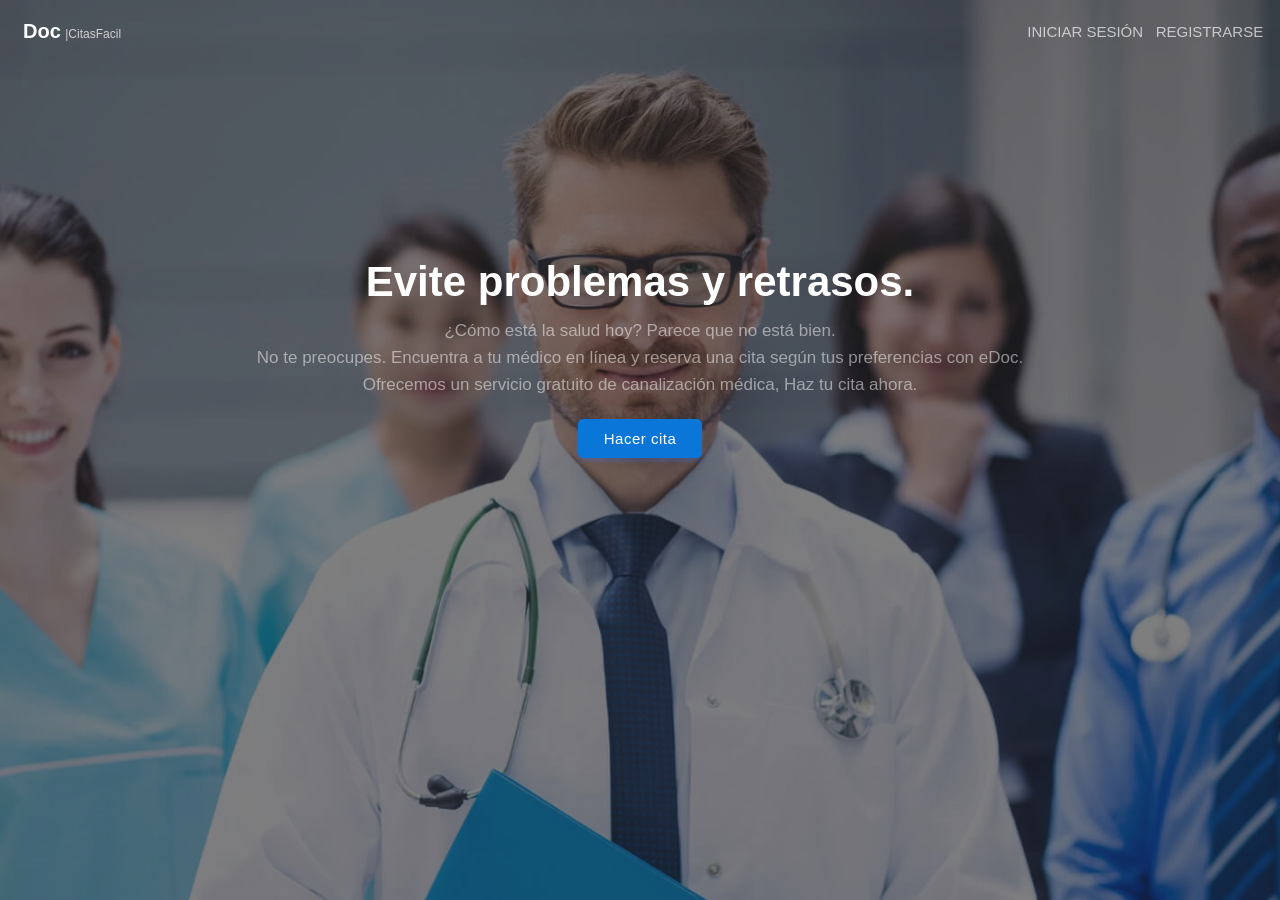
==== index.html @ 7740a7a6 "Estructura inicial, homepg,login" ====
<!DOCTYPE html>
<html lang="es">
<head>
    <meta charset="UTF-8">
    <meta http-equiv="X-UA-Compatible" content="IE=edge">
    <meta name="viewport" content="width=device-width, initial-scale=1.0">
    <link rel="stylesheet" href="css/animations.css">  
    <link rel="stylesheet" href="css/main.css">  
    <link rel="stylesheet" href="css/index.css">
    <title>eDoc</title>
    <style>
        table{
            animation: transitionIn-Y-bottom 0.5s;
        }
    </style>
        
</head>
<body>
    
    <div class="full-height">
        <center>
        <table border="0">
            <tr>
                <td width="80%">
                    <font class="edoc-logo">Doc</font>
                    <font class="edoc-logo-sub">|CitasFacil</font>
                </td>
                <td width="10%">
                   <a href="login.php"  class="non-style-link"><p class="nav-item">INICIAR SESIÓN</p></a>
                </td>
                <td  width="10%">
                    <a href="signup.php" class="non-style-link"><p class="nav-item" style="padding-right: 10px;">REGISTRARSE</p></a>
                </td>
            </tr>
            
            <tr>
                <td  colspan="3">
                    <p class="heading-text">Evite problemas y retrasos.</p>

                </td>
            </tr>
            <tr>
                <td  colspan="3">
                    <p class="sub-text2">¿Cómo está la salud hoy? Parece que no está bien.<br>No te preocupes. Encuentra a tu médico en línea y reserva una cita según tus preferencias con eDoc. <br>
                    Ofrecemos un servicio gratuito de canalización médica, Haz tu cita ahora.</p>
                </td>
            </tr>
            <tr>
                
                <td colspan="3">
                    <center>
                    <a href="login.php" >
                        <input type="button" value="Hacer cita" class="login-btn btn-primary btn" style="padding-left: 25px;padding-right: 25px;padding-top: 10px;padding-bottom: 10px;">
                    </a>
                </center>
                </td>
                
            </tr>
            <tr>
                <td colspan="3">
                   
                </td>
            </tr>
        </table>
    </center>
    
    </div>
</body>
</html>
---- css/animations.css ----
/*These transition are from youtube*/

@keyframes transitionIn-X{
    from {
            opacity: 0;
            transform: translateX(-10px);

    }

    to {
            opacity: 1;
            transform: translateX(0);
    }
}
    


@keyframes transitionIn-Y-over{
    from {
            opacity: 0;
            transform: translateY(-10px);

    }

    to {
            opacity: 1;
            transform: translateY(0);
    }
}
    
@keyframes transitionIn-Y-bottom{
    from {
            opacity: 0;
            transform: translateY(30px);

    }

    to {
            opacity: 1;
            transform: translateY(0);
    }
}
    

/* Transition end */
---- css/main.css ----
@import url('font-inter.css');
:root {
  --primarycolor: #0A76D8;
  --primarycolorhover: #006dd3;
  --btnice:#D8EBFA;
  --btnnicetext:#1b62b3;
}

body{
    margin: 0;
    padding: 0;
    border-spacing: 0;
    font-family: 'Inter', sans-serif;
    
}

*, ::after, ::before{
    box-sizing: border-box;
}


/*------custom-scroll-bar - from w3schools.com------------------*/
/* width */
::-webkit-scrollbar {
    width: 5px;
  }
  
  /* Track */
  ::-webkit-scrollbar-track {
    background: #f1f1f1; 
  }
   
  /* Handle */
  ::-webkit-scrollbar-thumb {
    background: #888; 
    border-radius: 12px;
  }
  
  /* Handle on hover */
  ::-webkit-scrollbar-thumb:hover {
    background: #555; 
  }





.input-text{
    border-radius: 4px;
    border: 0.5px solid rgb(226, 226, 226);
    padding: 10px;
    width: 92%;
    transition: 0.2s;
    outline: none;
}

.input-text{
    border: 1px solid #e9ecef;
    font-size: 14px;
    line-height: 26px;
    background-color: #fff;
    display: block;
    width: 100%;
    padding: .375rem .75rem;
    font-weight: 300;
    line-height: 1.5;
    color: #212529;
    background-color: #fff;
    background-clip: padding-box;
    -webkit-appearance: none;
    -moz-appearance: none;
    appearance: none;
    border-radius: .25rem;
    transition: border-color .15s ease-in-out,box-shadow .15s ease-in-out;
}

.input-text:hover{
    background-color: rgb(250, 250, 250);
    transition: 0.2s;
    outline: none;
}

.input-text:focus{
    border: 1px solid rgb(10,118,216);
    transition: 0.2s;
}

.input-text::placeholder{
    font-family: 'Inter', sans-serif;
}



/* -----------Buttons---------------*/
.btn{
    cursor: pointer;
    padding: 8px 20px;
    outline: none;
    text-decoration: none;
    font-size: 15px;
    letter-spacing: 0.5px;
    transition: all 0.3s;
    border-radius: 5px;
    font-family: 'Inter', sans-serif;
}


.btn:hover{
    background-color: var(--primarycolorhover);
    box-shadow: none;
    transition: all 0.5s;
    font-family: 'Inter', sans-serif;

}


.btn-primary{
    background-color: var(--primarycolor) ;
    border: 1px solid var(--primarycolor) ;
    color: #fff ;
    box-shadow: 0 3px 5px 0 rgba(57,108,240,0.3);
}

.btn-primary-soft{
    background-color: #D8EBFA ;
    /*border: 1px solid rgba(57,108,240,0.1) ;*/    color: #1969AA;
    font-weight: 500;
    font-size: 16px;
    border: none;
    /*box-shadow: 0 3px 5px 0 rgba(57,108,240,0.3)*/
}


.btn-primary-soft:hover{
    background-color: var(--primarycolor) ;
    /*border: 1px solid rgba(57,108,240,0.1) ;*/
    color: #fff ;
    box-shadow: 0 3px 5px 0 rgba(57,108,240,0.3);
}


.btn-in-text{
    font-size: 15px;
    letter-spacing: 0.5px;
}

.non-style-link:link, .non-style-link:visited, .non-style-link:hover, .non-style-link:active{
    text-decoration: none;
    color: rgb(43, 43, 43);
}




.btn-label{
    margin-left: 10px;
    padding: 12px 12px;
    outline: none;
    text-decoration: none;
    font-size: 15px;
    letter-spacing: 0.5px;
    transition: all 0.3s;
    border-radius: 5px;
    background-color: #f0f0f073;
    border: 1px solid rgba(57,108,240,0.1) ;
    font-family: 'Inter', sans-serif;
}


.sub-table{
    border: 1px solid #ebebeb;
    border-radius: 8px;
    
}

.filter-container{
  width: 92.5%;
  border: 1px solid #ebebeb;
  border-radius: 8px;
  margin-bottom: 20px;
  border-spacing: 0;
  padding: 0;
}

.filter-container-items{
  margin-top: 7.5px;
  margin-left: 20px;


}
.table-headin{
    font-size: 16px;
    font-weight: 500;
    padding: 10px;
    border-bottom: 3px solid var(--primarycolor);
}

.abc{
  width: 100%;
  height: 550px;
  overflow: auto;
}





        
.overlay {
    position: fixed;
    top: 0;
    bottom: 0;
    left: 0;
    right: 0;
    background: rgba(0, 0, 0, 0.7);
    transition: opacity 500ms;
    opacity: 1;
  }
  .overlay:target {
    visibility: visible;
    opacity: 1;
    
  }
  
  .popup {
    margin: 70px auto;
    padding: 20px;
    background: #fff;
    border-radius: 5px;
    width: 50%;
    position: relative;
    transition: all 5s ease-in-out;
  }
  
  .popup h2 {
    margin-top: 0;
    color: #333;
  }
  .popup .close {
    position: absolute;
    top: 20px;
    right: 30px;
    transition: all 200ms;
    font-size: 30px;
    font-weight: bold;
    text-decoration: none;
    color: #333;
  }
  .popup .close:hover {
    color: var(--primarycolorhover);
  }
  .popup .content {
    max-height: 30%;
    overflow: auto;
  }
  
  @media screen and (max-width: 700px){
    .box{
      width: 70%;
    }
    .popup{
      width: 70%;
    }
  }


input[type=search] {
    background-image: url('../img/search.svg');
    background-position: 10px 50%;
    background-repeat: no-repeat;
    transition: 0.5s;
    padding: 8px 20px 8px 40px;
}

input[type=search]:focus {
    transition: 0.5s;
}

.box {
  width: 120px;
  height: 30px;
  border: 1px solid #e9ecef;
  font-size: 14px;
  color: #212529;
  background-color: #fff;
  line-height: 26px;
  font-weight: 300;
  border-radius: .25rem;
  padding: .375rem .75rem;
  line-height: 1.5;
  width: 100%;
  background-clip: padding-box;
  transition: border-color .15s ease-in-out,box-shadow .15s ease-in-out;
}



.btn-primary-gray{
  background-color: #fff;
  border: 2px solid #c9cbce9f;
  color: #212529d0;
  box-shadow: 0 3px 5px 0 rgba(95, 95, 97, 0.3);
}



.btn-primary-gray:hover{
  background-color: #5185ffa9;
  box-shadow: 0 3px 5px 0 rgba(95, 95, 97, 0.3);
}



.button-icon{
  
  background-position: 10px 50%;
  background-repeat: no-repeat;
  transition: 0.5s;
  padding: 8px 20px 8px 40px;
}



.menu-btn{
  padding:6px;
  color: #3b3b3b;
  background-position: 30% 50%;
  background-repeat: no-repeat;
  transition: 0.5s;
  
}

.menu-text{
  padding-left: 40%;
  font-weight: 500;
  font-size: 16px;
  
}


.menu-active{
  color: var(--primarycolor);
  border-right: 7px solid var(--primarycolor);
  background-color: var();
}

.menu-btn:hover{
  background-color: var(--btnice);
  color: var(--primarycolor);
}

.non-style-link-menu:link, .non-style-link-menu:visited,  .non-style-link-menu:active{
  text-decoration: none;
  color: #3b3b3b;
}
.non-style-link-menu:hover{
  text-decoration: none;
  color: var(--primarycolor);
}

.non-style-link-menu-active:link, .non-style-link-menu-active:visited,  .non-style-link-menu-active:active{
  text-decoration: none;
  color: var(--primarycolor);
}



.menu-icon-dashbord{
  background-image: url('../img/icons/dashboard.svg');
}


.menu-icon-doctor{
  background-image: url('../img/icons/doctors.svg');
}
.menu-icon-schedule{
  background-image: url('../img/icons/schedule.svg');
}
.menu-icon-appoinment{
  background-image: url('../img/icons/book.svg');
}
.menu-icon-patient{
  background-image: url('../img/icons/patients.svg');
}
.menu-icon-settings{
  background-image: url('../img/icons/settings.svg');
}

.menu-icon-session{
  background-image: url('../img/icons/session.svg');
}
.menu-icon-home{
  background-image: url('../img/icons/home.svg');
}



.menu-icon-dashbord:hover,.menu-icon-dashbord-active{
  color: var(--primarycolor);

  background-image: url('../img/icons/dashboard-hover.svg');
}


.menu-icon-doctor:hover,.menu-icon-doctor-active{
  color: var(--primarycolor);
  background-image: url('../img/icons/doctors-hover.svg');
}
.menu-icon-schedule:hover,.menu-icon-schedule-active{
  color: var(--primarycolor);
  
  background-image: url('../img/icons/schedule-hover.svg');
}
.menu-icon-appoinment:hover,.menu-icon-appoinment-active{
  color: var(--primarycolor);
  
  background-image: url('../img/icons/book-hover.svg');
}
.menu-icon-patient:hover,.menu-icon-patient-active{
  color: var(--primarycolor);
  
  background-image: url('../img/icons/patients-hover.svg');
}

.menu-icon-settings:hover,.menu-icon-settings-active{
  color: var(--primarycolor);
  
  background-image: url('../img/icons/settings-iceblue.svg');
}

.menu-icon-session:hover,.menu-icon-session-active{
  color: var(--primarycolor);
  
  background-image: url('../img/icons/session-iceblue.svg');
}
.menu-icon-home:hover,.menu-icon-home-active{
  color: var(--primarycolor);
  
  background-image: url('../img/icons/home-iceblue.svg');
}





.btn-icon-back{
  background-image: url('../img/icons/back-iceblue.svg');
  background-position: 18px 50%;
  background-repeat: no-repeat;
  transition: 0.5s;
  padding: 8px 20px 8px 40px;
}

.btn-icon-back:hover{
  background-image: url('../img/icons/back-white.svg');
}


.btn-edit{
  background-image: url('../img/icons/edit-iceblue.svg');
}
.btn-edit:hover{
  background-image: url('../img/icons/edit-white.svg');
}

.btn-view{
  background-image: url('../img/icons/view-iceblue.svg');
}
.btn-view:hover{
  background-image: url('../img/icons/view-white.svg');
}

.btn-delete{
  background-image: url('../img/icons/delete-iceblue.svg');
}
.btn-delete:hover{
  background-image: url('../img/icons/delete-white.svg');
}

.btn-filter{
  background-image: url('../img/icons/filter-iceblue.svg');
  background-position: 15px 50%;
}
.btn-filter:hover{
  background-image: url('../img/icons/filter-white.svg');
}




.dashboard-items{
  
  border: 2px solid #c9cbce9f;
  border-radius: 7px;
  color: var(--primarycolor);
  /*background-color: #d8ebfa25 ;*/
  /*box-shadow: 0 3px 5px 0 rgba(95, 95, 97, 0.3);*/
}


.h1-dashboard{
  margin: 0;
  padding: 0;
  font-size: 25px;
  font-weight: 600;
  line-height: 0;
  padding-top: 20px;
}

.h3-dashboard{
  margin: 0;
  padding: 0;
  font-size: 20px;
  font-weight: 500;
  color: #212529e3;
}

.dashboard-icons{
  background-color: rgba(184, 184, 184, 0.247);
  padding-top: 30px;
  padding-bottom: 30px;
  border-radius: 7px;
  margin-left: 40px;
  margin-right: 0px;
  
}
.dashboard-icons-setting{
  background-color: rgba(184, 184, 184, 0.247);
  padding-top: 30px;
  padding-bottom: 30px;
  border-radius: 7px;
  margin-left: 5px;
  margin-right: 20px;
  
}

.setting-tabs:hover{
  background-color: #d6d6d657;
}


.doctor-header{
  background-image: url(../img/b8.jpg);
  color: rgba(0, 0, 0, 0.87);
  background-size: 100%;
  background-repeat: no-repeat;
  padding: 20px;
  padding-left: 35px;
}

.patient-header{
  background-image: url(../img/b3.jpg);
}

.search-items{
  padding:20px;
  margin:10px;
  width:95%;
  display: flex;
  padding-left:0;
  padding-left: 30px;
  box-sizing: border-box;
  line-height: 1.5;
  box-shadow: 0 3px 5px 0 rgba(95, 95, 97, 0.068);
}


.h1-search{
  margin: 0;
  padding: 0;
  font-size: 23px;
  font-weight: 600;
  padding-top: 20px;
  padding-bottom: 10px;
}

.h3-search{
  margin: 0;
  padding: 0;
  font-size: 15px;
  font-weight: 500;
  color: #212529e3;
  
}

.h4-search{
  margin: 0;
  padding: 0;
  font-size: 13px;
  font-weight: 400;
  color: #212529e3;
}

.btn-book{
  background-image: url('../img/icons/book-balck.svg');
  background-position: 68% 50%;
  background-repeat: no-repeat;
  transition: 0.5s;
}
---- css/index.css ----
body{
    background: url("../img/bg01.jpg") center center / cover no-repeat fixed;
    min-height: 100vh;
}

html, body {
    height: 100%;
    margin: 0;
  }
  
.full-height {
    background: rgba(26, 26, 26, 0.548);
    background-attachment: fixed;
    max-height: 100vh;
    height: 100vh;


}
table{
    width: 100%;
    padding-top: 5px;
    
}
.heading-text{
    color: white;
    font-size: 42px;
    font-weight: 700;
    line-height: 63px;
    margin-top: 15%;
    text-align: center;
    margin-bottom: 0;
}

.sub-text2{
    color: rgba(255, 255, 255, 0.5);
    font-size: 17px;
    line-height: 27px;
    font-weight: 400;
    text-align: center;
    margin-top: 0;
}


.register-btn{
    background-color: rgba(240, 248, 255, 0.589);
    color: #345cc4;
}


.edoc-logo{
    color: white;
    font-weight: bolder;
    font-size: 20px;
    padding-left: 20px;
    animation: transitionIn-Y-over 0.5s;
}

.edoc-logo-sub{
    color: rgba(255, 255, 255, 0.733);
    font-size: 12px;

}


.nav-item{
    color: rgba(255, 255, 255, 0.671);
    text-align: center;
    font-size: 15px;
    font-weight: 500;
    animation: transitionIn-Y-over 0.5s;
}

.nav-item:hover{
    color: #f0f0f0;

}

.footer-hashen{
    position: absolute;
    bottom: 0;
    left: 45%;
    font-size: 13px;
    animation: transitionIn-Y-over 0.5s;
}
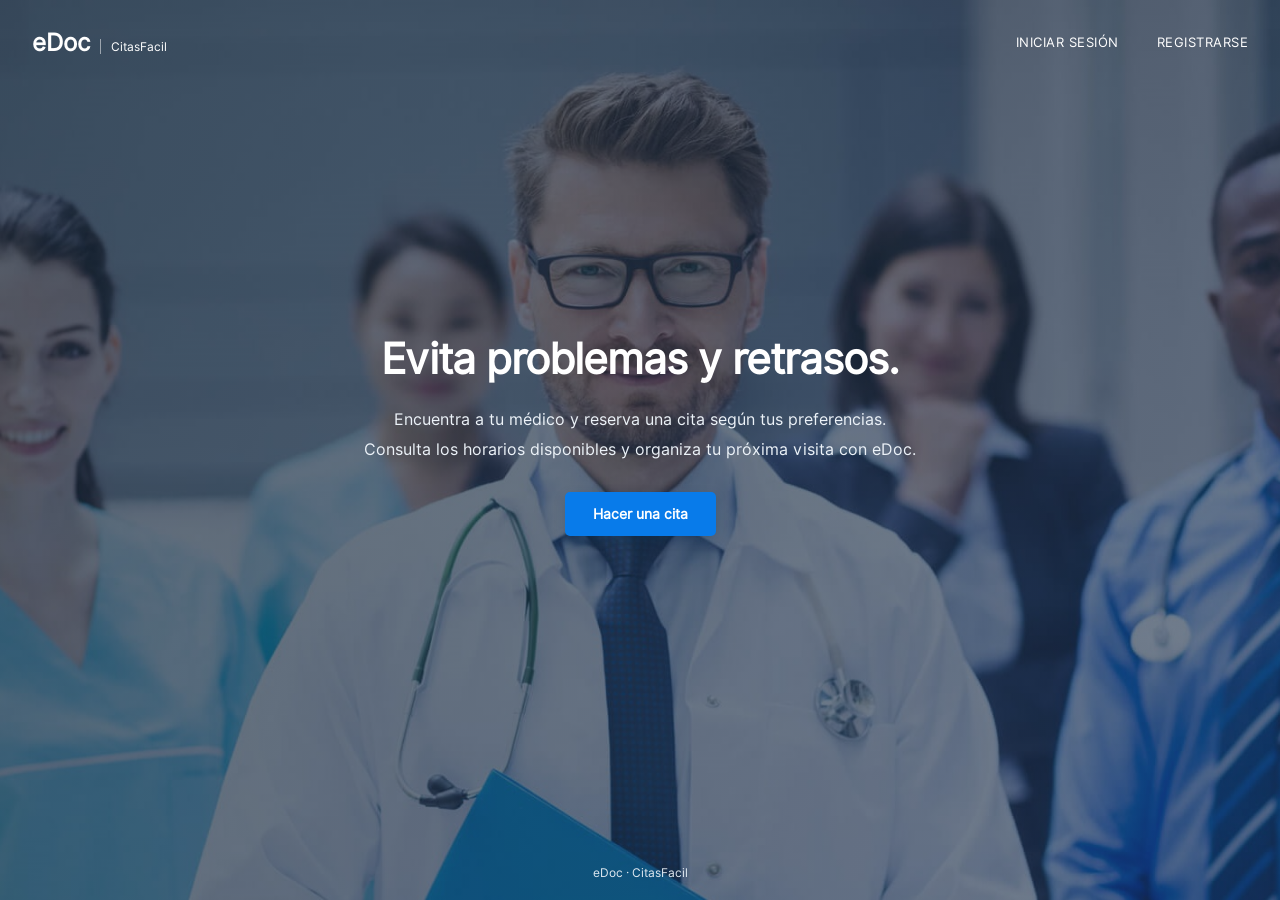
==== commit 710da580: "Implementación inicial de CitasFacil con roles, citas y evidencias" ====
--- a/index.html
+++ b/index.html
@@ -1,69 +1,34 @@
-<!DOCTYPE html>
+﻿<!DOCTYPE html>
 <html lang="es">
 <head>
-    <meta charset="UTF-8">
-    <meta http-equiv="X-UA-Compatible" content="IE=edge">
-    <meta name="viewport" content="width=device-width, initial-scale=1.0">
-    <link rel="stylesheet" href="css/animations.css">  
-    <link rel="stylesheet" href="css/main.css">  
-    <link rel="stylesheet" href="css/index.css">
-    <title>eDoc</title>
-    <style>
-        table{
-            animation: transitionIn-Y-bottom 0.5s;
-        }
-    </style>
-        
+  <meta charset="UTF-8">
+  <meta name="viewport" content="width=device-width, initial-scale=1.0">
+  <link rel="stylesheet" href="css/index.css?v=3">
+  <title>eDoc · CitasFacil</title>
 </head>
 <body>
-    
-    <div class="full-height">
-        <center>
-        <table border="0">
-            <tr>
-                <td width="80%">
-                    <font class="edoc-logo">Doc</font>
-                    <font class="edoc-logo-sub">|CitasFacil</font>
-                </td>
-                <td width="10%">
-                   <a href="login.php"  class="non-style-link"><p class="nav-item">INICIAR SESIÓN</p></a>
-                </td>
-                <td  width="10%">
-                    <a href="signup.php" class="non-style-link"><p class="nav-item" style="padding-right: 10px;">REGISTRARSE</p></a>
-                </td>
-            </tr>
-            
-            <tr>
-                <td  colspan="3">
-                    <p class="heading-text">Evite problemas y retrasos.</p>
-
-                </td>
-            </tr>
-            <tr>
-                <td  colspan="3">
-                    <p class="sub-text2">¿Cómo está la salud hoy? Parece que no está bien.<br>No te preocupes. Encuentra a tu médico en línea y reserva una cita según tus preferencias con eDoc. <br>
-                    Ofrecemos un servicio gratuito de canalización médica, Haz tu cita ahora.</p>
-                </td>
-            </tr>
-            <tr>
-                
-                <td colspan="3">
-                    <center>
-                    <a href="login.php" >
-                        <input type="button" value="Hacer cita" class="login-btn btn-primary btn" style="padding-left: 25px;padding-right: 25px;padding-top: 10px;padding-bottom: 10px;">
-                    </a>
-                </center>
-                </td>
-                
-            </tr>
-            <tr>
-                <td colspan="3">
-                   
-                </td>
-            </tr>
-        </table>
-    </center>
-    
-    </div>
+  <script>
+    if (location.protocol === 'file:') {
+      addEventListener('DOMContentLoaded', function () {
+        document.querySelector('.landing-main').innerHTML = '<h1>Abre Iniciar-eDoc.cmd</h1><p>Esta aplicacion necesita su servidor local. Cierra esta pagina y haz doble clic en Iniciar-eDoc.cmd dentro de la carpeta extraida. El navegador se abrira automaticamente.</p>';
+        document.querySelector('nav').hidden = true;
+      });
+    }
+  </script>
+  <div class="landing">
+    <header class="landing-header">
+      <a class="edoc-logo" href="index.html">eDoc<span>CitasFacil</span></a>
+      <nav aria-label="Acceso">
+        <a href="login.php">Iniciar sesión</a>
+        <a href="signup.php">Registrarse</a>
+      </nav>
+    </header>
+    <main class="landing-main">
+      <h1>Evita problemas y retrasos.</h1>
+      <p>Encuentra a tu médico y reserva una cita según tus preferencias.<br>Consulta los horarios disponibles y organiza tu próxima visita con eDoc.</p>
+      <a class="primary-action" href="login.php">Hacer una cita</a>
+    </main>
+    <footer>eDoc · CitasFacil</footer>
+  </div>
 </body>
-</html>+</html>
--- a/css/index.css
+++ b/css/index.css
@@ -1,84 +1,19 @@
-body{
-    background: url("../img/bg01.jpg") center center / cover no-repeat fixed;
-    min-height: 100vh;
-}
-
-html, body {
-    height: 100%;
-    margin: 0;
-  }
-  
-.full-height {
-    background: rgba(26, 26, 26, 0.548);
-    background-attachment: fixed;
-    max-height: 100vh;
-    height: 100vh;
-
-
-}
-table{
-    width: 100%;
-    padding-top: 5px;
-    
-}
-.heading-text{
-    color: white;
-    font-size: 42px;
-    font-weight: 700;
-    line-height: 63px;
-    margin-top: 15%;
-    text-align: center;
-    margin-bottom: 0;
-}
-
-.sub-text2{
-    color: rgba(255, 255, 255, 0.5);
-    font-size: 17px;
-    line-height: 27px;
-    font-weight: 400;
-    text-align: center;
-    margin-top: 0;
-}
-
-
-.register-btn{
-    background-color: rgba(240, 248, 255, 0.589);
-    color: #345cc4;
-}
-
-
-.edoc-logo{
-    color: white;
-    font-weight: bolder;
-    font-size: 20px;
-    padding-left: 20px;
-    animation: transitionIn-Y-over 0.5s;
-}
-
-.edoc-logo-sub{
-    color: rgba(255, 255, 255, 0.733);
-    font-size: 12px;
-
-}
-
-
-.nav-item{
-    color: rgba(255, 255, 255, 0.671);
-    text-align: center;
-    font-size: 15px;
-    font-weight: 500;
-    animation: transitionIn-Y-over 0.5s;
-}
-
-.nav-item:hover{
-    color: #f0f0f0;
-
-}
-
-.footer-hashen{
-    position: absolute;
-    bottom: 0;
-    left: 45%;
-    font-size: 13px;
-    animation: transitionIn-Y-over 0.5s;
-}+@font-face{font-family:Inter;src:url('/css/fonts/inter/Inter-Regular.woff') format('woff');font-display:swap}
+*{box-sizing:border-box}
+body{margin:0;background:#2b465e url('../img/bg01.jpg') center center/cover no-repeat;font-family:Inter,Arial,sans-serif;color:#fff}
+.landing{min-height:100vh;min-height:100svh;display:flex;flex-direction:column;background:linear-gradient(110deg,#132638ae,#172b4599)}
+.landing-header{display:flex;justify-content:space-between;align-items:center;gap:24px;padding:24px 32px}
+.edoc-logo{font-size:24px;font-weight:700;text-decoration:none;color:#fff;white-space:nowrap}
+.edoc-logo span{display:inline-block;font-size:12px;font-weight:400;padding-left:10px;margin-left:10px;border-left:1px solid #ffffff80}
+nav{display:flex;gap:38px;align-items:center}
+nav a{color:#fff;text-decoration:none;font-size:13px;text-transform:uppercase;letter-spacing:.5px;padding:10px 0}
+nav a:hover{border-bottom:2px solid #fff}
+.landing-main{flex:1;display:flex;align-items:center;justify-content:center;flex-direction:column;text-align:center;padding:70px 24px 130px}
+h1{font-size:clamp(30px,3.3vw,46px);line-height:1.25;letter-spacing:-1px;margin:0 0 20px}
+p{font-size:16px;line-height:1.85;color:#ecf2f8;max-width:760px;margin:0 0 28px;text-wrap:pretty}
+.primary-action{display:inline-flex;align-items:center;justify-content:center;min-height:44px;padding:12px 28px;border-radius:5px;background:#087bea;box-shadow:0 4px 12px #003a6433;color:white;font-size:14px;font-weight:600;text-decoration:none;transition:background .18s}
+.primary-action:hover{background:#0066cc}
+a:focus-visible{outline:3px solid white;outline-offset:5px}
+footer{text-align:center;padding:20px;font-size:12px;color:#e0e9f1}
+@media(max-width:600px){.landing-header{padding:20px;align-items:flex-start;flex-wrap:wrap;gap:14px}nav{gap:22px}nav a{font-size:11px}.landing-main{padding:65px 22px 85px}p{font-size:14px}p br{display:none}.edoc-logo{font-size:22px}body{background-position:48% center}}
+@media(prefers-reduced-motion:reduce){*{transition:none!important}}
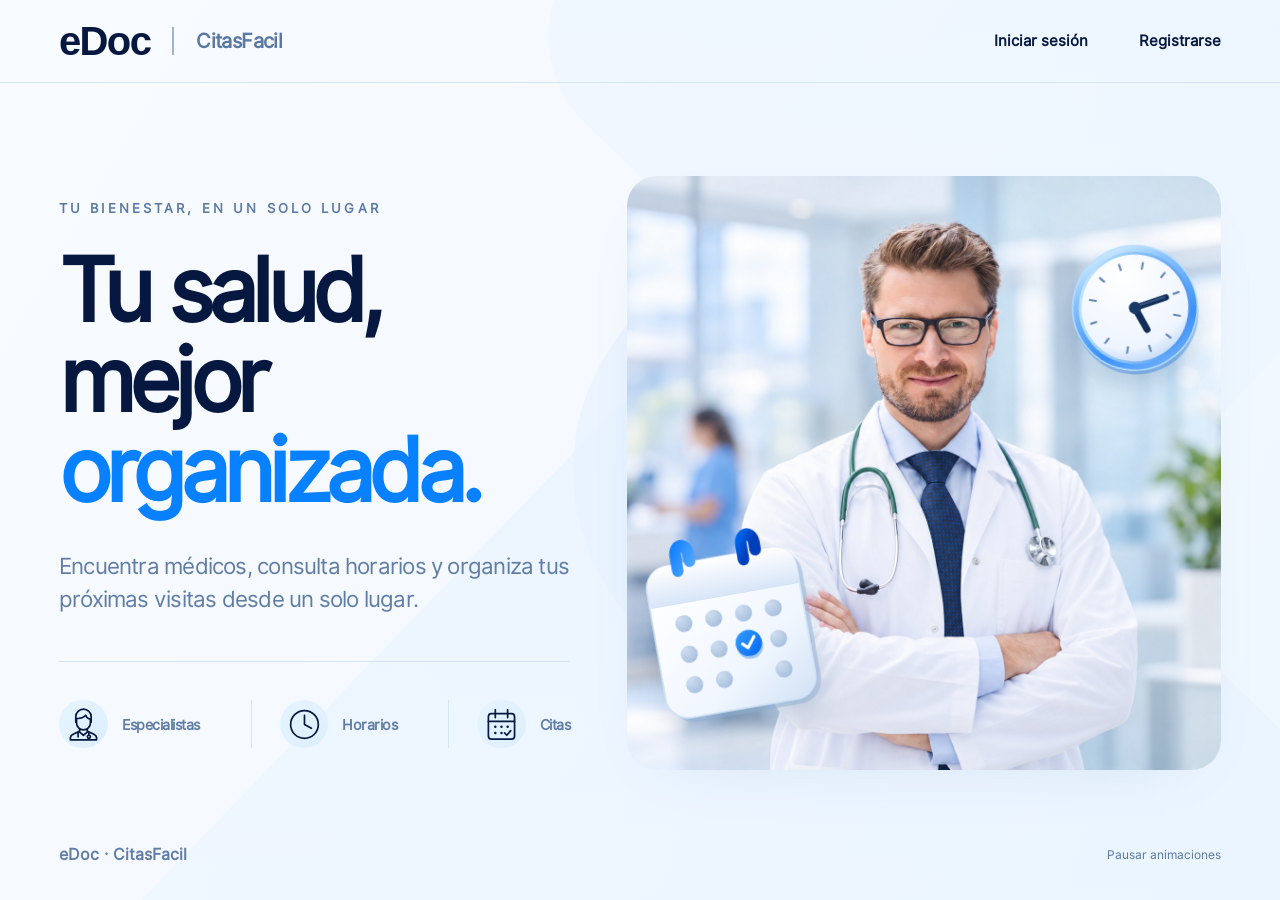
==== commit f00c7825: "Implementar agenda por horas y renovar la experiencia de CitaFacil" ====
--- a/index.html
+++ b/index.html
@@ -3,32 +3,81 @@
 <head>
   <meta charset="UTF-8">
   <meta name="viewport" content="width=device-width, initial-scale=1.0">
-  <link rel="stylesheet" href="css/index.css?v=3">
-  <title>eDoc · CitasFacil</title>
+  <meta name="description" content="Encuentra médicos, consulta horarios y organiza tus próximas visitas desde un solo lugar con eDoc CitasFacil.">
+  <meta name="theme-color" content="#f5faff">
+  <link rel="preload" as="image" href="img/hero-doctor-v2.jpg" fetchpriority="high">
+  <link rel="stylesheet" href="css/index.css?v=4">
+  <script src="js/landing.js?v=1" defer></script>
+  <title>eDoc · Tu salud, mejor organizada</title>
 </head>
 <body>
+  <a class="skip-link" href="#inicio">Saltar al contenido</a>
   <script>
     if (location.protocol === 'file:') {
       addEventListener('DOMContentLoaded', function () {
         document.querySelector('.landing-main').innerHTML = '<h1>Abre Iniciar-eDoc.cmd</h1><p>Esta aplicacion necesita su servidor local. Cierra esta pagina y haz doble clic en Iniciar-eDoc.cmd dentro de la carpeta extraida. El navegador se abrira automaticamente.</p>';
+        document.querySelector('.landing-main').classList.add('local-server-required');
         document.querySelector('nav').hidden = true;
       });
     }
   </script>
   <div class="landing">
     <header class="landing-header">
-      <a class="edoc-logo" href="index.html">eDoc<span>CitasFacil</span></a>
+      <a class="edoc-logo" href="index.html" aria-label="eDoc CitasFacil, inicio">eDoc<span>CitasFacil</span></a>
       <nav aria-label="Acceso">
         <a href="login.php">Iniciar sesión</a>
         <a href="signup.php">Registrarse</a>
       </nav>
     </header>
-    <main class="landing-main">
-      <h1>Evita problemas y retrasos.</h1>
-      <p>Encuentra a tu médico y reserva una cita según tus preferencias.<br>Consulta los horarios disponibles y organiza tu próxima visita con eDoc.</p>
-      <a class="primary-action" href="login.php">Hacer una cita</a>
+    <main class="landing-main" id="inicio">
+      <div class="hero-copy">
+        <p class="eyebrow">Tu bienestar, en un solo lugar</p>
+        <h1>Tu salud,<br>mejor<br><span>organizada.</span></h1>
+        <p class="hero-description">Encuentra médicos, consulta horarios y organiza tus próximas visitas desde un solo lugar.</p>
+        <ul class="hero-features" aria-label="Todo para organizar tu atención">
+          <li class="feature feature-specialists">
+            <span class="feature-icon" aria-hidden="true"><svg viewBox="0 0 48 48" fill="none" stroke="currentColor" stroke-width="2.2" stroke-linecap="round" stroke-linejoin="round"><path class="specialist-outline" d="M14 21v-7a10 10 0 0 1 20 0v7M15 17v5a9 9 0 0 0 18 0v-5M14 16c6 1 10-1 13-4 1 3 4 5 7 5M19 30v4l5 4 5-4v-4M18 33l-8 4a5 5 0 0 0-3 4v3h34v-3a5 5 0 0 0-3-4l-8-4M17 35v5M31 35v3"/><circle class="specialist-pulse" cx="31" cy="40" r="2"/></svg></span>
+            <span>Especialistas</span>
+          </li>
+          <li class="feature feature-hours">
+            <span class="feature-icon" aria-hidden="true"><svg viewBox="0 0 48 48" fill="none" stroke="currentColor" stroke-width="2.2" stroke-linecap="round" stroke-linejoin="round"><circle cx="24" cy="24" r="18"/><path class="feature-clock-hand" d="M24 12v12l9 5"/></svg></span>
+            <span>Horarios</span>
+          </li>
+          <li class="feature feature-appointments">
+            <span class="feature-icon" aria-hidden="true"><svg viewBox="0 0 48 48" fill="none" stroke="currentColor" stroke-width="2.2" stroke-linecap="round" stroke-linejoin="round"><rect x="7" y="10" width="34" height="33" rx="4"/><path d="M16 5v10M32 5v10M7 20h34"/><g fill="currentColor" stroke="none"><circle cx="16" cy="27" r="1.6"/><circle cx="24" cy="27" r="1.6"/><circle cx="32" cy="27" r="1.6"/><circle cx="16" cy="35" r="1.6"/><circle cx="24" cy="35" r="1.6"/></g><path class="feature-check" d="m28 35 3 3 5-6"/></svg></span>
+            <span>Citas</span>
+          </li>
+        </ul>
+      </div>
+      <div class="hero-visual">
+        <img class="doctor-portrait" src="img/hero-doctor-v2.jpg" width="1254" height="1254" alt="Médico con bata blanca y estetoscopio en una clínica luminosa" fetchpriority="high" decoding="async">
+        <div class="floating-icon floating-clock" aria-hidden="true">
+          <svg viewBox="0 0 200 200" fill="none">
+            <defs><linearGradient id="clock-rim" x1="35" y1="15" x2="162" y2="185" gradientUnits="userSpaceOnUse"><stop stop-color="#d9f2ff"/><stop offset=".25" stop-color="#8fc5ff"/><stop offset=".7" stop-color="#3990f6"/><stop offset="1" stop-color="#77b4ff"/></linearGradient><radialGradient id="clock-face" cx=".35" cy=".25" r=".8"><stop stop-color="#fff"/><stop offset=".8" stop-color="#eef5ff"/><stop offset="1" stop-color="#c2d9f6"/></radialGradient><linearGradient id="clock-edge"><stop stop-color="#bde3ff"/><stop offset="1" stop-color="#4c96f0"/></linearGradient></defs>
+            <circle cx="102" cy="104" r="91" fill="#2376dc" opacity=".4"/>
+            <circle cx="99" cy="98" r="91" fill="url(#clock-rim)" stroke="#b7deff" stroke-width="2"/>
+            <circle cx="99" cy="98" r="80" fill="url(#clock-face)" stroke="url(#clock-edge)" stroke-width="4"/>
+            <g stroke="#6587b6" stroke-width="3" stroke-linecap="round"><path d="M99 31v9M99 156v9M32 98h9M157 98h9M65 40l4 7M129 149l4 7M41 64l7 4M151 128l7 4M40 132l7-4M151 68l7-4M65 156l4-7M129 47l4-7"/></g>
+            <g class="clock-minute"><path d="m99 98 42-23" stroke="#112e58" stroke-width="9" stroke-linecap="round"/><path d="m101 95 38-20" stroke="#35547c" stroke-width="3" stroke-linecap="round"/></g>
+            <path d="m99 98 23 28" stroke="#112e58" stroke-width="10" stroke-linecap="round"/>
+            <circle cx="99" cy="98" r="9" fill="#183a65"/>
+          </svg>
+        </div>
+        <div class="floating-icon floating-calendar" aria-hidden="true">
+          <svg viewBox="0 0 230 250" fill="none">
+            <defs><linearGradient id="calendar-paper" x1="40" y1="40" x2="196" y2="239" gradientUnits="userSpaceOnUse"><stop stop-color="#fff"/><stop offset=".65" stop-color="#f0f6ff"/><stop offset="1" stop-color="#d1e2f5"/></linearGradient><linearGradient id="calendar-head" x2="0" y2="1"><stop stop-color="#fff"/><stop offset="1" stop-color="#d9e6f8"/></linearGradient><linearGradient id="calendar-rings" x1="0" y1="0" x2="1" y2=".2"><stop stop-color="#1782ff"/><stop offset=".45" stop-color="#5db1ff"/><stop offset=".8" stop-color="#0064e8"/><stop offset="1" stop-color="#003ebc"/></linearGradient><radialGradient id="calendar-dot" cx=".3" cy=".2" r=".8"><stop stop-color="#cfdef0"/><stop offset="1" stop-color="#a9c1de"/></radialGradient><linearGradient id="calendar-check" x2="1" y2="1"><stop stop-color="#399fff"/><stop offset="1" stop-color="#0065f1"/></linearGradient></defs>
+            <rect x="19" y="41" width="196" height="198" rx="30" fill="#8caed3" opacity=".5"/>
+            <rect x="13" y="34" width="196" height="198" rx="29" fill="url(#calendar-paper)" stroke="#d0e2f5" stroke-width="2"/>
+            <path d="M14 83V63c0-17 12-29 29-29h137c17 0 29 12 29 29v20Z" fill="url(#calendar-head)"/>
+            <path d="M15 84h193" stroke="#d2e2f5" stroke-width="2"/>
+            <g stroke="url(#calendar-rings)" stroke-width="15" stroke-linecap="round"><path d="M57 43V24c0-17 17-17 17 0v9M143 43V24c0-17 17-17 17 0v9"/></g>
+            <g fill="url(#calendar-dot)"><circle cx="53" cy="111" r="11"/><circle cx="92" cy="111" r="11"/><circle cx="131" cy="111" r="11"/><circle cx="170" cy="111" r="11"/><circle cx="53" cy="151" r="11"/><circle cx="92" cy="151" r="11"/><circle cx="170" cy="151" r="11"/><circle cx="53" cy="191" r="11"/><circle cx="92" cy="191" r="11"/><circle cx="170" cy="191" r="11"/></g>
+            <g class="calendar-confirm"><circle cx="132" cy="154" r="17" fill="#a3c7ee"/><circle cx="131" cy="150" r="17" fill="url(#calendar-check)"/><path d="m123 150 6 6 10-13" stroke="#fff" stroke-width="4" stroke-linecap="round" stroke-linejoin="round"/></g>
+          </svg>
+        </div>
+      </div>
     </main>
-    <footer>eDoc · CitasFacil</footer>
+    <footer><span>eDoc · CitasFacil</span><button class="motion-toggle" type="button" aria-pressed="false" hidden>Pausar animaciones</button></footer>
   </div>
 </body>
 </html>
--- a/css/index.css
+++ b/css/index.css
@@ -1,19 +1,63 @@
 @font-face{font-family:Inter;src:url('/css/fonts/inter/Inter-Regular.woff') format('woff');font-display:swap}
+:root{color-scheme:light;--ink:#071840;--muted:#607da5;--accent:#0781ff;--line:#d5e4f4;--gutter:clamp(24px,4.6vw,80px)}
 *{box-sizing:border-box}
-body{margin:0;background:#2b465e url('../img/bg01.jpg') center center/cover no-repeat;font-family:Inter,Arial,sans-serif;color:#fff}
-.landing{min-height:100vh;min-height:100svh;display:flex;flex-direction:column;background:linear-gradient(110deg,#132638ae,#172b4599)}
-.landing-header{display:flex;justify-content:space-between;align-items:center;gap:24px;padding:24px 32px}
-.edoc-logo{font-size:24px;font-weight:700;text-decoration:none;color:#fff;white-space:nowrap}
-.edoc-logo span{display:inline-block;font-size:12px;font-weight:400;padding-left:10px;margin-left:10px;border-left:1px solid #ffffff80}
-nav{display:flex;gap:38px;align-items:center}
-nav a{color:#fff;text-decoration:none;font-size:13px;text-transform:uppercase;letter-spacing:.5px;padding:10px 0}
-nav a:hover{border-bottom:2px solid #fff}
-.landing-main{flex:1;display:flex;align-items:center;justify-content:center;flex-direction:column;text-align:center;padding:70px 24px 130px}
-h1{font-size:clamp(30px,3.3vw,46px);line-height:1.25;letter-spacing:-1px;margin:0 0 20px}
-p{font-size:16px;line-height:1.85;color:#ecf2f8;max-width:760px;margin:0 0 28px;text-wrap:pretty}
-.primary-action{display:inline-flex;align-items:center;justify-content:center;min-height:44px;padding:12px 28px;border-radius:5px;background:#087bea;box-shadow:0 4px 12px #003a6433;color:white;font-size:14px;font-weight:600;text-decoration:none;transition:background .18s}
-.primary-action:hover{background:#0066cc}
-a:focus-visible{outline:3px solid white;outline-offset:5px}
-footer{text-align:center;padding:20px;font-size:12px;color:#e0e9f1}
-@media(max-width:600px){.landing-header{padding:20px;align-items:flex-start;flex-wrap:wrap;gap:14px}nav{gap:22px}nav a{font-size:11px}.landing-main{padding:65px 22px 85px}p{font-size:14px}p br{display:none}.edoc-logo{font-size:22px}body{background-position:48% center}}
-@media(prefers-reduced-motion:reduce){*{transition:none!important}}
+body{margin:0;background:#f5faff;color:var(--ink);font-family:Inter,Arial,sans-serif;-webkit-font-smoothing:antialiased}
+a{color:inherit}
+a:focus-visible{outline:3px solid var(--accent);outline-offset:7px;border-radius:4px}
+.skip-link{position:fixed;left:20px;top:-100px;z-index:10;padding:12px 18px;background:white;border:1px solid var(--line)}
+.skip-link:focus{top:16px}
+.landing{position:relative;isolation:isolate;min-height:100vh;min-height:100svh;display:flex;flex-direction:column;overflow:hidden;background:linear-gradient(120deg,#f8fbff 0%,#f4f9ff 60%,#eef7ff 100%)}
+.landing::before,.landing::after{content:"";position:absolute;pointer-events:none;z-index:-1;width:780px;height:780px;border-radius:120px;background:linear-gradient(135deg,#e4f1ff90,#eaf5ff40);transform:rotate(44deg)}
+.landing::before{top:-360px;right:-160px}
+.landing::after{right:-60px;bottom:-670px;width:1100px;height:1100px;border-radius:160px}
+.landing-header{display:flex;justify-content:space-between;align-items:center;gap:24px;padding:20px var(--gutter);border-bottom:1px solid var(--line)}
+.edoc-logo{display:inline-flex;align-items:center;gap:22px;font-family:Arial,sans-serif;font-size:40px;line-height:1;font-weight:750;letter-spacing:-1.6px;text-decoration:none;white-space:nowrap}
+.edoc-logo span{border-left:2px solid #9eb4d0;padding-left:22px;font-family:Inter,Arial,sans-serif;font-size:20px;font-weight:600;letter-spacing:-.6px;line-height:1.4;color:#5978a2}
+nav{display:flex;align-items:center;gap:clamp(24px,4vw,64px)}
+nav a{position:relative;padding:12px 0;font-size:15px;font-weight:600;text-decoration:none}
+nav a::after{content:"";position:absolute;left:0;right:0;bottom:5px;height:2px;background:var(--accent);transform:scaleX(0);transform-origin:left;transition:transform .2s ease}
+nav a:hover{color:#0068d9}
+nav a:hover::after{transform:scaleX(1)}
+.landing-main{position:relative;flex:1;display:grid;grid-template-columns:.86fr 1fr;gap:clamp(36px,4.4vw,72px);align-items:center;width:100%;max-width:1800px;margin:0 auto;padding:36px var(--gutter) 12px}
+.hero-copy{position:relative;z-index:1;padding:30px 0;min-width:0}
+.eyebrow{margin:0 0 28px;color:#5978a2;font-size:clamp(11px,1.02vw,17px);line-height:1.6;font-weight:600;letter-spacing:.24em;text-transform:uppercase}
+h1{margin:0;font-family:Inter,Arial,sans-serif;font-size:clamp(64px,6.85vw,118px);line-height:1.025;font-weight:800;letter-spacing:-.065em}
+h1 span{color:var(--accent)}
+.hero-description{margin:34px 0 0;color:var(--muted);font-size:clamp(18px,1.74vw,29px);line-height:1.5;font-weight:500;letter-spacing:-.035em;max-width:650px;text-wrap:pretty}
+.hero-features{display:flex;align-items:center;list-style:none;margin:44px 0 0;padding:38px 0 0;border-top:1px solid var(--line)}
+.feature{display:flex;align-items:center;gap:14px;min-width:0;font-size:clamp(12px,1.12vw,18px);font-weight:600;letter-spacing:-.035em;color:var(--muted);white-space:nowrap}
+.feature+.feature{border-left:1px solid var(--line);margin-left:auto;padding-left:clamp(12px,2.2vw,36px)}
+.feature-icon{display:grid;place-items:center;flex-shrink:0;width:clamp(42px,3.8vw,62px);height:clamp(42px,3.8vw,62px);border-radius:50%;background:linear-gradient(135deg,#e6f4ff,#dceeff);color:var(--ink)}
+.feature-icon svg{width:76%;height:76%;overflow:visible}
+.hero-visual{position:relative;aspect-ratio:1;width:100%;min-width:0;margin:0;isolation:isolate}
+.hero-visual::before{content:"";position:absolute;z-index:-1;inset:7% 8% 8% -9%;border-radius:50%;background:#e7f3ffb3}
+.doctor-portrait{display:block;object-fit:cover;width:100%;height:100%;border-radius:30px;box-shadow:0 20px 65px -45px #4d80ad44}
+.floating-icon{position:absolute;pointer-events:none;will-change:transform;filter:drop-shadow(0 16px 12px #204b7c2b)}
+.floating-icon svg{display:block;width:100%;height:auto;overflow:visible}
+.floating-clock{width:23%;right:3%;top:11%;transform:rotate(10deg);animation:clock-float 7s ease-in-out infinite}
+.floating-calendar{width:30%;left:3%;bottom:8%;transform:rotate(-10deg);animation:calendar-float 8s ease-in-out infinite}
+.clock-minute{transform-origin:99px 98px;animation:clock-tick 24s linear infinite}
+.calendar-confirm{transform-origin:131px 150px;animation:confirmation-pulse 4s ease-in-out infinite}
+.feature-clock-hand{transform-origin:24px 24px;animation:clock-tick 32s linear infinite}
+.feature-specialists .feature-icon{animation:specialist-bob 5s ease-in-out infinite}
+.specialist-pulse{transform-origin:31px 40px;animation:confirmation-pulse 3s ease-in-out infinite}
+.feature-check{stroke-dasharray:18;stroke-dashoffset:0;animation:check-draw 5s ease-in-out infinite}
+footer{display:flex;align-items:center;justify-content:space-between;gap:20px;width:100%;max-width:1800px;margin:0 auto;padding:0 var(--gutter) 30px;color:var(--muted);font-size:16px;font-weight:600}
+.motion-toggle{padding:8px 0;border:0;background:transparent;color:#58779b;font:inherit;font-size:12px;font-weight:400;cursor:pointer;text-underline-offset:4px}
+.motion-toggle:hover{text-decoration:underline}
+.motion-toggle:focus-visible{outline:3px solid var(--accent);outline-offset:5px;border-radius:3px}
+.motion-paused *{animation-play-state:paused!important}
+.local-server-required{grid-template-columns:1fr;align-content:center;gap:20px}
+.local-server-required h1{font-size:36px;letter-spacing:-1px}
+.local-server-required p{max-width:650px;color:var(--muted);font-size:18px;line-height:1.7}
+@keyframes clock-float{0%,100%{transform:translateY(0) rotate(10deg)}50%{transform:translateY(20px) rotate(5deg)}}
+@keyframes calendar-float{0%,100%{transform:translateY(0) rotate(-10deg)}50%{transform:translateY(-42px) rotate(-5deg)}}
+@keyframes clock-tick{to{transform:rotate(360deg)}}
+@keyframes confirmation-pulse{0%,65%,100%{transform:scale(1)}78%{transform:scale(1.12)}90%{transform:scale(.97)}}
+@keyframes specialist-bob{0%,100%{transform:translateY(0)}50%{transform:translateY(-4px)}}
+@keyframes check-draw{0%,55%,100%{stroke-dashoffset:0}70%{stroke-dashoffset:18}85%{stroke-dashoffset:0}}
+@media(min-width:1600px){.landing-main{gap:68px;padding-top:44px;padding-bottom:24px}.hero-features{margin-top:48px;padding-top:42px}footer{padding-bottom:36px}}
+@media(max-width:1100px) and (min-width:761px){.landing-main{gap:30px;grid-template-columns:.9fr 1fr}.edoc-logo{font-size:34px}.edoc-logo span{font-size:17px}h1{font-size:clamp(54px,6.8vw,76px)}.hero-copy{padding:24px 0}.eyebrow{letter-spacing:.18em;margin-bottom:22px}.hero-description{margin-top:26px;font-size:18px}.hero-features{margin-top:30px;padding-top:24px;gap:10px}.feature{flex-direction:column;gap:8px;font-size:12px;flex:1}.feature+.feature{padding-left:10px;margin:0}.doctor-portrait{border-radius:24px}footer{padding-top:16px;font-size:13px}}
+@media(max-width:760px){:root{--gutter:24px}.landing-header{padding-top:22px;padding-bottom:22px;gap:14px}.edoc-logo{font-size:31px;gap:12px}.edoc-logo span{font-size:14px;padding-left:12px;letter-spacing:-.4px}nav{gap:20px}nav a{font-size:12px}.landing-main{grid-template-columns:1fr;gap:24px;padding-top:40px;padding-bottom:32px}.hero-copy{padding:0}.eyebrow{font-size:11px;letter-spacing:.19em;margin-bottom:22px}h1{font-size:clamp(58px,11.4vw,84px);line-height:1.04;letter-spacing:-.06em}.hero-description{margin-top:24px;font-size:19px;max-width:540px;letter-spacing:-.025em}.hero-features{margin-top:28px;padding-top:24px;gap:14px}.feature{gap:9px;font-size:12px}.feature+.feature{padding-left:15px}.feature-icon{width:42px;height:42px}.hero-visual{max-width:600px;justify-self:center}.doctor-portrait{border-radius:24px}.floating-clock{right:4%;top:8%;width:24%}.floating-calendar{width:29%;left:2%;bottom:8%}footer{padding-top:0;padding-bottom:26px;font-size:13px}.landing::after{bottom:-820px}.landing::before{right:-580px}}
+@media(max-width:420px){:root{--gutter:20px}.landing-header{flex-wrap:wrap;row-gap:14px}.edoc-logo{font-size:30px}nav{width:100%;justify-content:flex-end;gap:24px}nav a{padding:4px 0;font-size:12px}.landing-main{padding-top:30px}h1{font-size:clamp(51px,12vw,60px)}.hero-description{font-size:17px}.hero-features{gap:8px}.feature{flex:1;flex-direction:column;gap:9px;font-size:12px}.feature+.feature{padding-left:10px}.feature-icon{width:43px;height:43px}}
+@media(prefers-reduced-motion:reduce){*,*::before,*::after{animation:none!important;transition:none!important}.floating-icon{will-change:auto}}
